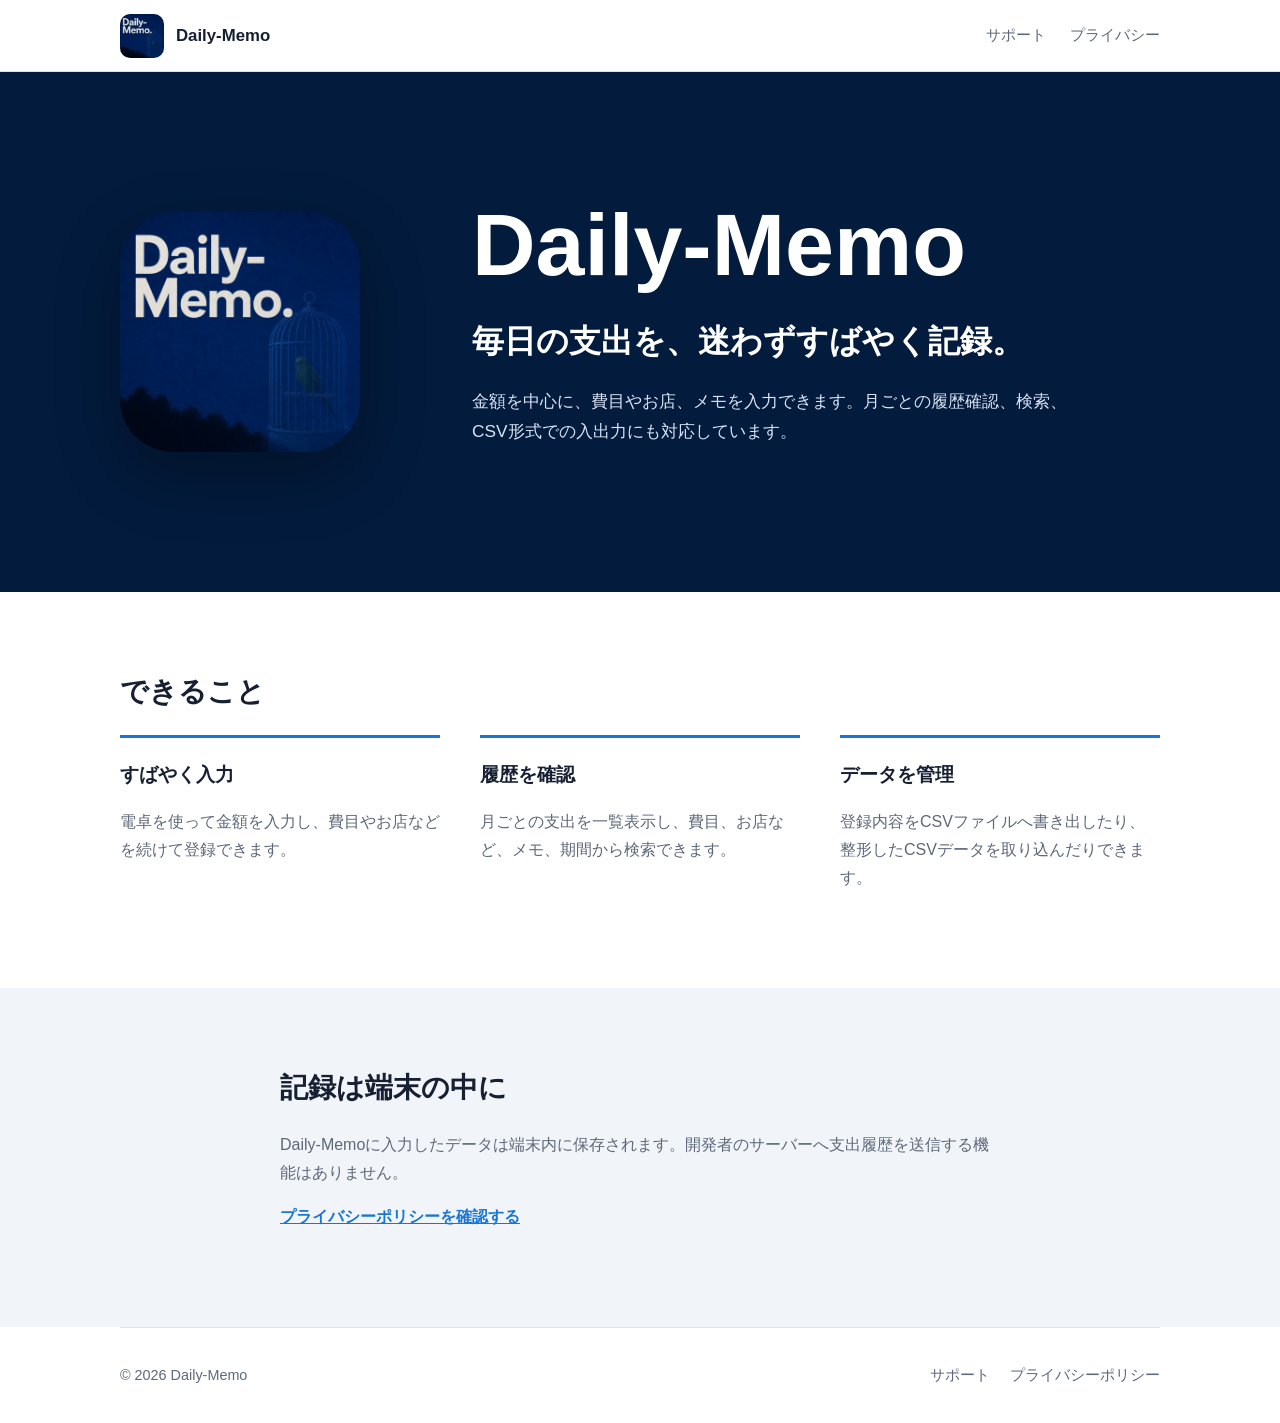
==== index.html @ 78e76b7d "Add Daily-Memo website" ====
<!doctype html>
<html lang="ja">
<head>
  <meta charset="utf-8">
  <meta name="viewport" content="width=device-width, initial-scale=1">
  <meta name="description" content="Daily-Memoは、毎日の支出をすばやく記録して振り返るためのiPhoneアプリです。">
  <title>Daily-Memo</title>
  <link rel="icon" href="/assets/app-icon.png">
  <link rel="stylesheet" href="/assets/style.css">
</head>
<body>
  <header class="site-header">
    <a class="brand" href="/">
      <img src="/assets/app-icon.png" alt="" width="44" height="44">
      <span>Daily-Memo</span>
    </a>
    <nav aria-label="メインナビゲーション">
      <a href="/support/">サポート</a>
      <a href="/privacy/">プライバシー</a>
    </nav>
  </header>

  <main>
    <section class="hero">
      <div class="hero-inner">
        <img class="app-icon" src="/assets/app-icon.png" alt="Daily-Memoのアプリアイコン" width="240" height="240">
        <div class="hero-copy">
          <h1>Daily-Memo</h1>
          <p class="lead">毎日の支出を、迷わずすばやく記録。</p>
          <p>金額を中心に、費目やお店、メモを入力できます。月ごとの履歴確認、検索、CSV形式での入出力にも対応しています。</p>
        </div>
      </div>
    </section>

    <section class="content-section" aria-labelledby="features-title">
      <div class="section-inner">
        <h2 id="features-title">できること</h2>
        <div class="feature-grid">
          <article>
            <h3>すばやく入力</h3>
            <p>電卓を使って金額を入力し、費目やお店などを続けて登録できます。</p>
          </article>
          <article>
            <h3>履歴を確認</h3>
            <p>月ごとの支出を一覧表示し、費目、お店など、メモ、期間から検索できます。</p>
          </article>
          <article>
            <h3>データを管理</h3>
            <p>登録内容をCSVファイルへ書き出したり、整形したCSVデータを取り込んだりできます。</p>
          </article>
        </div>
      </div>
    </section>

    <section class="content-section muted-section" aria-labelledby="data-title">
      <div class="section-inner narrow">
        <h2 id="data-title">記録は端末の中に</h2>
        <p>Daily-Memoに入力したデータは端末内に保存されます。開発者のサーバーへ支出履歴を送信する機能はありません。</p>
        <p><a class="text-link" href="/privacy/">プライバシーポリシーを確認する</a></p>
      </div>
    </section>
  </main>

  <footer>
    <p>&copy; 2026 Daily-Memo</p>
    <div>
      <a href="/support/">サポート</a>
      <a href="/privacy/">プライバシーポリシー</a>
    </div>
  </footer>
</body>
</html>
---- assets/style.css ----
:root {
  color-scheme: light dark;
  --navy: #07316d;
  --navy-deep: #031b3d;
  --blue: #1976d2;
  --ink: #172033;
  --muted: #5e6879;
  --surface: #ffffff;
  --soft: #f1f5fa;
  --line: #dce3ec;
  --max-width: 1040px;
}

* {
  box-sizing: border-box;
}

html {
  font-family: -apple-system, BlinkMacSystemFont, "Hiragino Sans", "Yu Gothic", sans-serif;
  color: var(--ink);
  background: var(--surface);
  line-height: 1.75;
}

body {
  margin: 0;
}

a {
  color: inherit;
}

.site-header {
  min-height: 72px;
  padding: 12px max(20px, calc((100% - var(--max-width)) / 2));
  display: flex;
  align-items: center;
  justify-content: space-between;
  gap: 24px;
  border-bottom: 1px solid var(--line);
  background: color-mix(in srgb, var(--surface) 94%, transparent);
}

.brand {
  display: inline-flex;
  align-items: center;
  gap: 12px;
  color: var(--ink);
  font-size: 1.05rem;
  font-weight: 700;
  text-decoration: none;
}

.brand img {
  border-radius: 10px;
}

nav {
  display: flex;
  gap: 24px;
}

nav a,
footer a {
  color: var(--muted);
  font-size: 0.92rem;
  text-decoration: none;
}

nav a:hover,
nav a[aria-current="page"],
footer a:hover {
  color: var(--blue);
}

.hero {
  background: var(--navy-deep);
  color: #ffffff;
}

.hero-inner {
  width: min(var(--max-width), calc(100% - 40px));
  min-height: 520px;
  margin: 0 auto;
  padding: 72px 0;
  display: grid;
  grid-template-columns: 280px minmax(0, 1fr);
  align-items: center;
  gap: 72px;
}

.app-icon {
  width: 100%;
  max-width: 240px;
  height: auto;
  border-radius: 22%;
  box-shadow: 0 24px 64px rgb(0 0 0 / 30%);
}

.hero h1 {
  margin: 0;
  font-size: clamp(3rem, 8vw, 5.5rem);
  line-height: 1;
}

.hero-copy {
  max-width: 620px;
}

.hero-copy p {
  color: #d8e4f6;
  font-size: 1.08rem;
}

.hero-copy .lead {
  margin: 24px 0 12px;
  color: #ffffff;
  font-size: clamp(1.35rem, 3vw, 2rem);
  font-weight: 700;
}

.content-section {
  padding: 80px 20px;
}

.section-inner {
  width: min(var(--max-width), 100%);
  margin: 0 auto;
}

.section-inner.narrow {
  max-width: 720px;
}

h2 {
  margin: 0 0 24px;
  font-size: 1.75rem;
  line-height: 1.4;
}

.feature-grid {
  display: grid;
  grid-template-columns: repeat(3, minmax(0, 1fr));
  gap: 40px;
}

.feature-grid article {
  border-top: 3px solid var(--blue);
  padding-top: 20px;
}

.feature-grid h3 {
  margin: 0 0 8px;
  font-size: 1.2rem;
}

.feature-grid p,
.muted-section p {
  color: var(--muted);
}

.muted-section {
  background: var(--soft);
}

.text-link,
.document a {
  color: var(--blue);
  font-weight: 600;
}

.document {
  padding: 72px 20px 96px;
}

.document-inner {
  width: min(760px, 100%);
  margin: 0 auto;
}

.document h1 {
  margin: 0 0 8px;
  font-size: clamp(2.2rem, 6vw, 3.5rem);
  line-height: 1.25;
}

.document h2 {
  margin: 48px 0 12px;
  padding-top: 24px;
  border-top: 1px solid var(--line);
  font-size: 1.25rem;
}

.eyebrow {
  margin: 0 0 8px;
  color: var(--blue);
  font-size: 0.78rem;
  font-weight: 700;
  letter-spacing: 0.08em;
}

.updated,
.note {
  color: var(--muted);
  font-size: 0.9rem;
}

pre {
  overflow-x: auto;
  padding: 16px;
  border: 1px solid var(--line);
  border-radius: 6px;
  background: var(--soft);
}

.contact-link {
  display: inline-block;
  font-size: 1.1rem;
}

footer {
  width: min(var(--max-width), calc(100% - 40px));
  min-height: 96px;
  margin: 0 auto;
  display: flex;
  align-items: center;
  justify-content: space-between;
  gap: 24px;
  border-top: 1px solid var(--line);
  color: var(--muted);
  font-size: 0.9rem;
}

footer div {
  display: flex;
  gap: 20px;
}

@media (max-width: 700px) {
  .site-header {
    align-items: flex-start;
  }

  .brand span {
    display: none;
  }

  nav {
    gap: 16px;
  }

  .hero-inner {
    min-height: auto;
    padding: 48px 0 64px;
    grid-template-columns: 1fr;
    gap: 36px;
  }

  .app-icon {
    max-width: 152px;
  }

  .feature-grid {
    grid-template-columns: 1fr;
    gap: 32px;
  }

  .content-section,
  .document {
    padding-top: 56px;
    padding-bottom: 64px;
  }

  footer {
    padding: 24px 0;
    align-items: flex-start;
    flex-direction: column;
  }
}

@media (prefers-color-scheme: dark) {
  :root {
    --ink: #f4f7fb;
    --muted: #b4becc;
    --surface: #11141a;
    --soft: #191e27;
    --line: #303746;
    --blue: #64a8f5;
  }
}
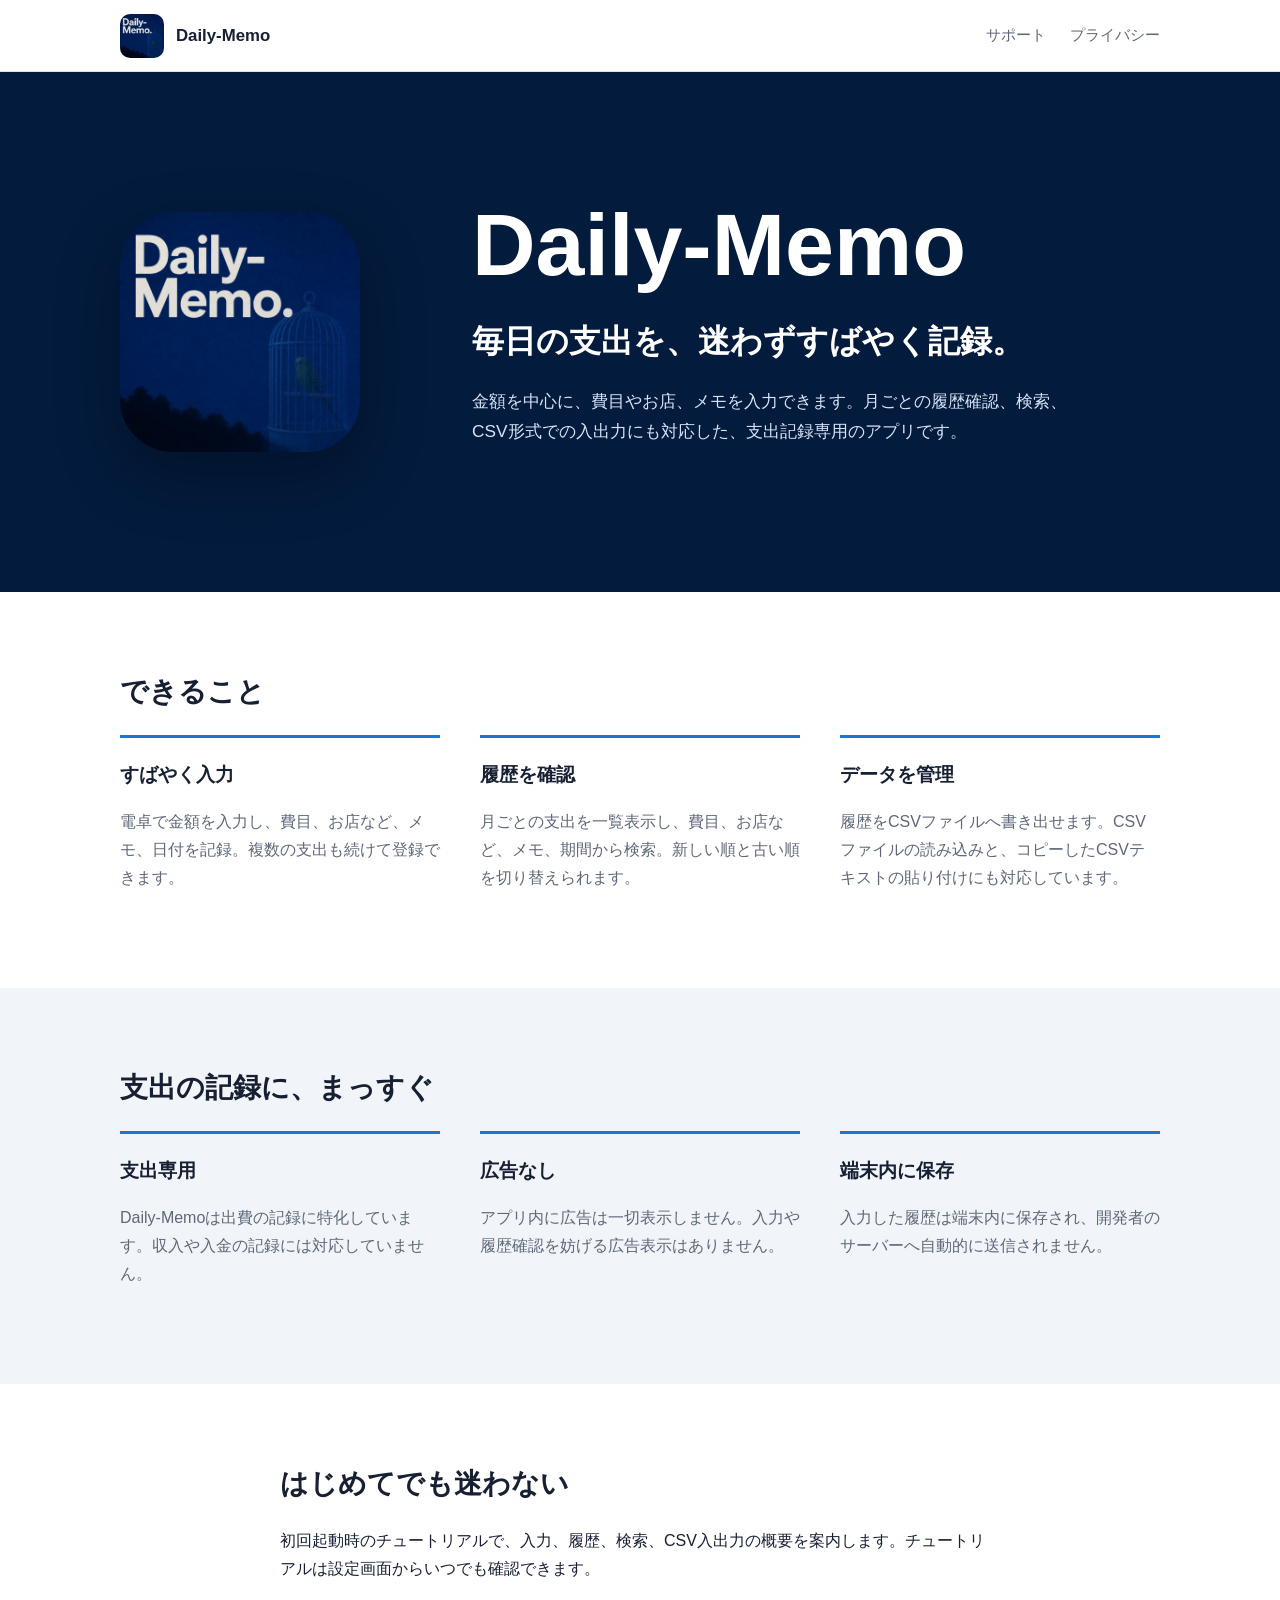
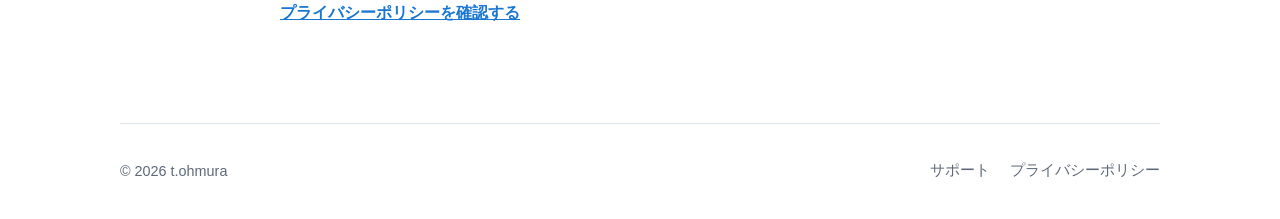
==== commit 1fc72aff: "チュートリアル" ====
--- a/index.html
+++ b/index.html
@@ -3,7 +3,7 @@
 <head>
   <meta charset="utf-8">
   <meta name="viewport" content="width=device-width, initial-scale=1">
-  <meta name="description" content="Daily-Memoは、毎日の支出をすばやく記録して振り返るためのiPhoneアプリです。">
+  <meta name="description" content="Daily-Memoは、毎日の支出をすばやく記録して振り返るための、広告なしのiPhoneアプリです。">
   <title>Daily-Memo</title>
   <link rel="icon" href="/assets/app-icon.png">
   <link rel="stylesheet" href="/assets/style.css">
@@ -27,7 +27,7 @@
         <div class="hero-copy">
           <h1>Daily-Memo</h1>
           <p class="lead">毎日の支出を、迷わずすばやく記録。</p>
-          <p>金額を中心に、費目やお店、メモを入力できます。月ごとの履歴確認、検索、CSV形式での入出力にも対応しています。</p>
+          <p>金額を中心に、費目やお店、メモを入力できます。月ごとの履歴確認、検索、CSV形式での入出力にも対応した、支出記録専用のアプリです。</p>
         </div>
       </div>
     </section>
@@ -38,31 +38,51 @@
         <div class="feature-grid">
           <article>
             <h3>すばやく入力</h3>
-            <p>電卓を使って金額を入力し、費目やお店などを続けて登録できます。</p>
+            <p>電卓で金額を入力し、費目、お店など、メモ、日付を記録。複数の支出も続けて登録できます。</p>
           </article>
           <article>
             <h3>履歴を確認</h3>
-            <p>月ごとの支出を一覧表示し、費目、お店など、メモ、期間から検索できます。</p>
+            <p>月ごとの支出を一覧表示し、費目、お店など、メモ、期間から検索。新しい順と古い順を切り替えられます。</p>
           </article>
           <article>
             <h3>データを管理</h3>
-            <p>登録内容をCSVファイルへ書き出したり、整形したCSVデータを取り込んだりできます。</p>
+            <p>履歴をCSVファイルへ書き出せます。CSVファイルの読み込みと、コピーしたCSVテキストの貼り付けにも対応しています。</p>
           </article>
         </div>
       </div>
     </section>
 
-    <section class="content-section muted-section" aria-labelledby="data-title">
+    <section class="content-section muted-section" aria-labelledby="policy-title">
+      <div class="section-inner">
+        <h2 id="policy-title">支出の記録に、まっすぐ</h2>
+        <div class="feature-grid">
+          <article>
+            <h3>支出専用</h3>
+            <p>Daily-Memoは出費の記録に特化しています。収入や入金の記録には対応していません。</p>
+          </article>
+          <article>
+            <h3>広告なし</h3>
+            <p>アプリ内に広告は一切表示しません。入力や履歴確認を妨げる広告表示はありません。</p>
+          </article>
+          <article>
+            <h3>端末内に保存</h3>
+            <p>入力した履歴は端末内に保存され、開発者のサーバーへ自動的に送信されません。</p>
+          </article>
+        </div>
+      </div>
+    </section>
+
+    <section class="content-section" aria-labelledby="data-title">
       <div class="section-inner narrow">
-        <h2 id="data-title">記録は端末の中に</h2>
-        <p>Daily-Memoに入力したデータは端末内に保存されます。開発者のサーバーへ支出履歴を送信する機能はありません。</p>
+        <h2 id="data-title">はじめてでも迷わない</h2>
+        <p>初回起動時のチュートリアルで、入力、履歴、検索、CSV入出力の概要を案内します。チュートリアルは設定画面からいつでも確認できます。</p>
         <p><a class="text-link" href="/privacy/">プライバシーポリシーを確認する</a></p>
       </div>
     </section>
   </main>
 
   <footer>
-    <p>&copy; 2026 Daily-Memo</p>
+    <p>&copy; 2026 t.ohmura</p>
     <div>
       <a href="/support/">サポート</a>
       <a href="/privacy/">プライバシーポリシー</a>
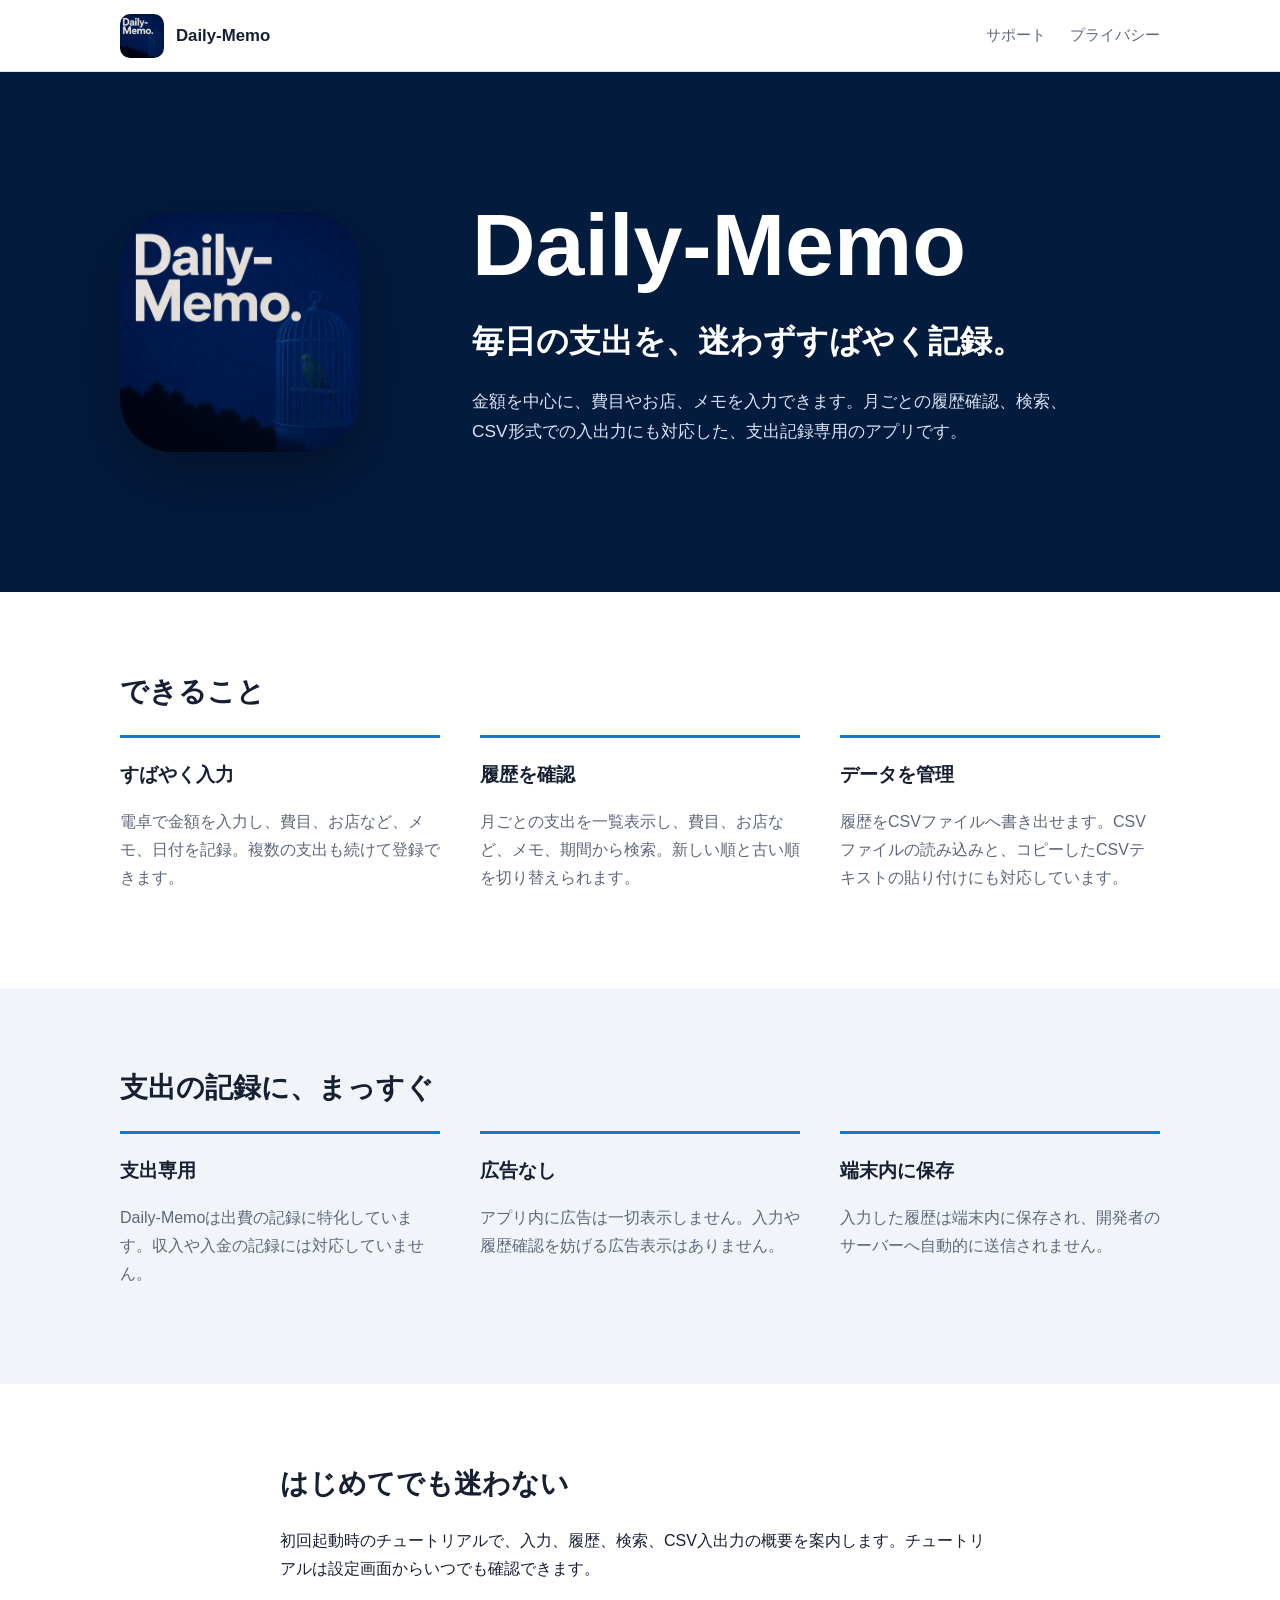
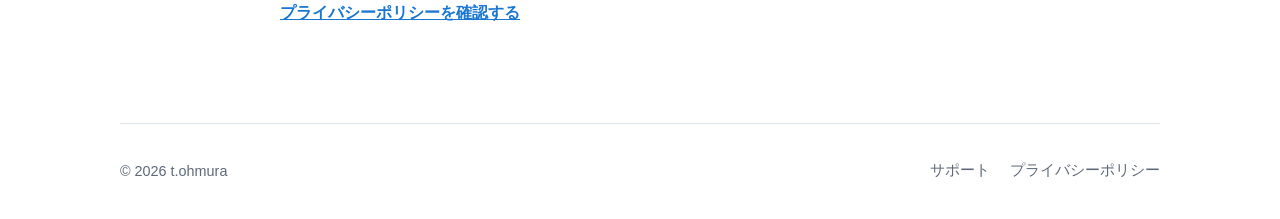
==== commit 7e5e2433: "バージョン情報" ====
--- a/index.html
+++ b/index.html
@@ -7,6 +7,21 @@
   <title>Daily-Memo</title>
   <link rel="icon" href="/assets/app-icon.png">
   <link rel="stylesheet" href="/assets/style.css">
+  <script async src="https://www.googletagmanager.com/gtag/js?id=G-F9WD2Q8EJF"></script>
+  <script>
+    window.dataLayer = window.dataLayer || [];
+    function gtag(){dataLayer.push(arguments);}
+    gtag('js', new Date());
+
+    gtag('config', 'G-F9WD2Q8EJF', {
+      cookie_domain: 'auto',
+      send_page_view: false
+    });
+
+    gtag('event', 'page_view', {
+      site_name: location.hostname
+    });
+  </script>
 </head>
 <body>
   <header class="site-header">
